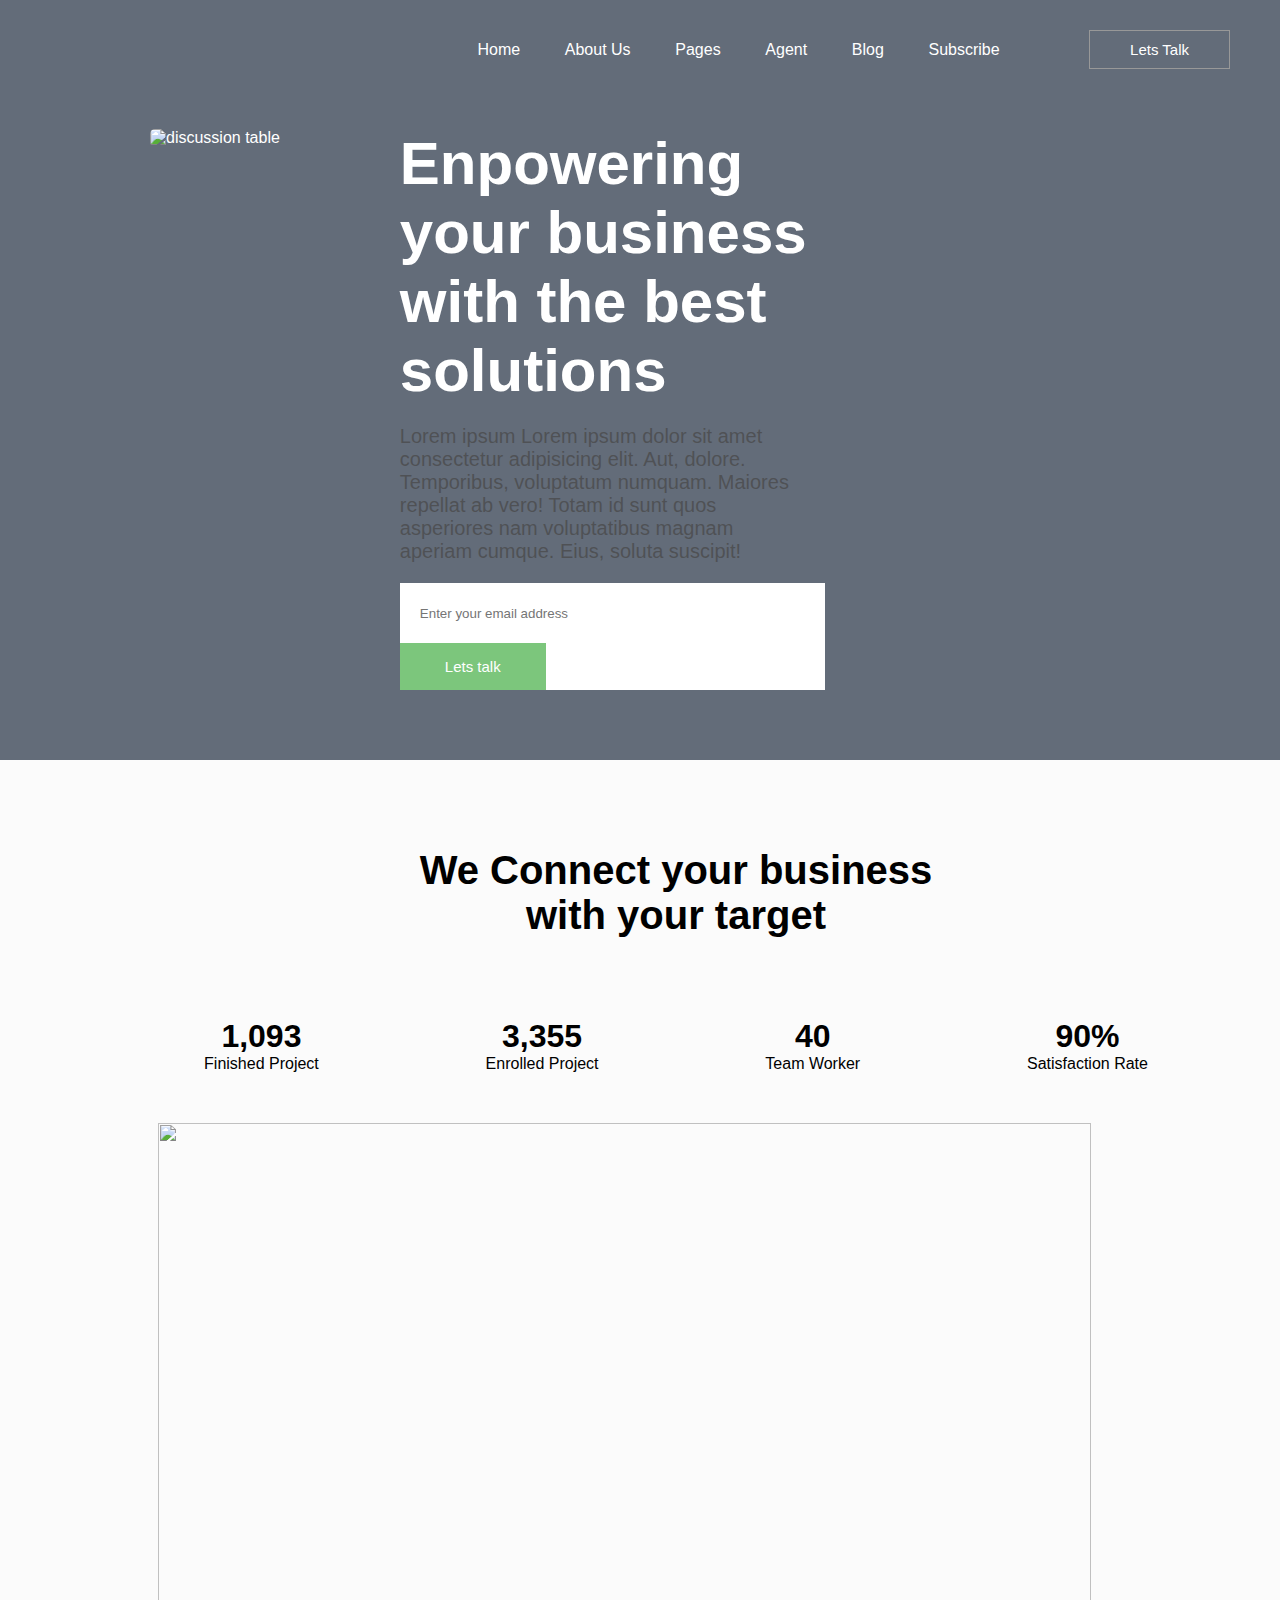
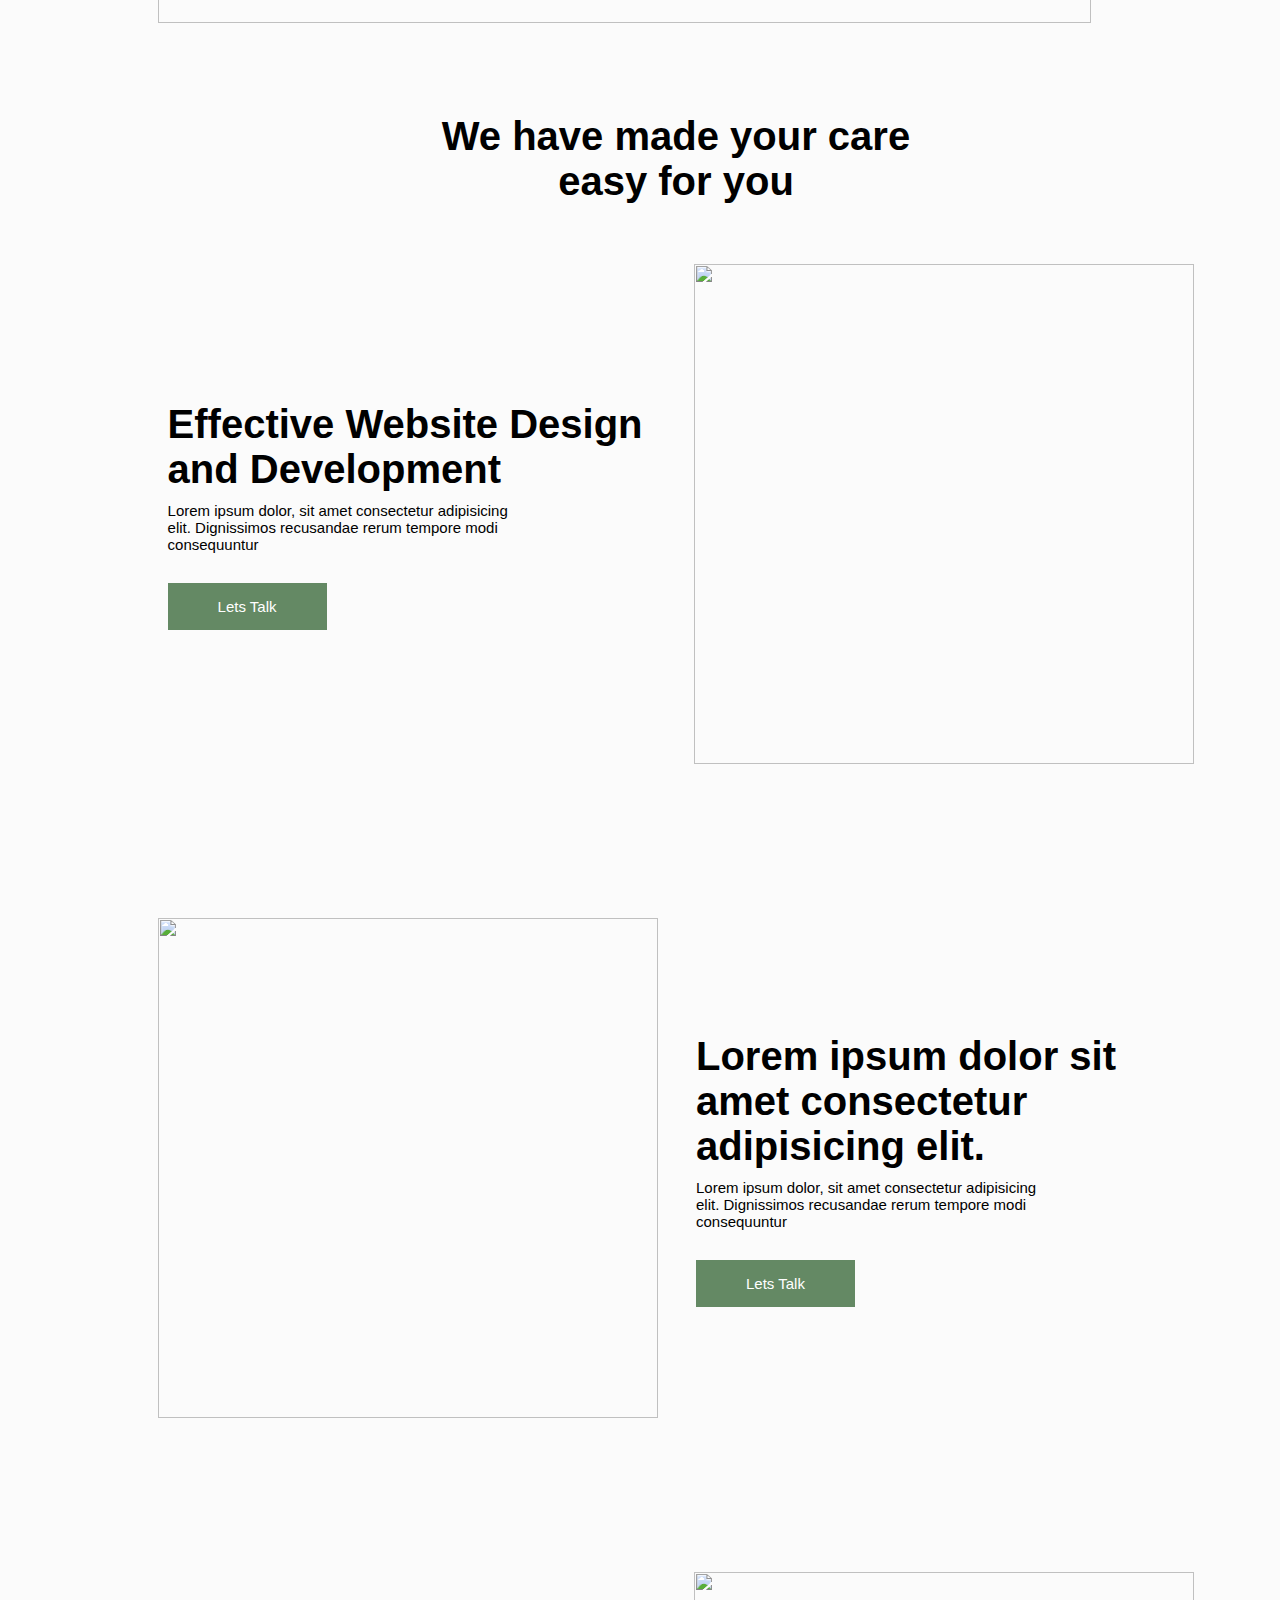
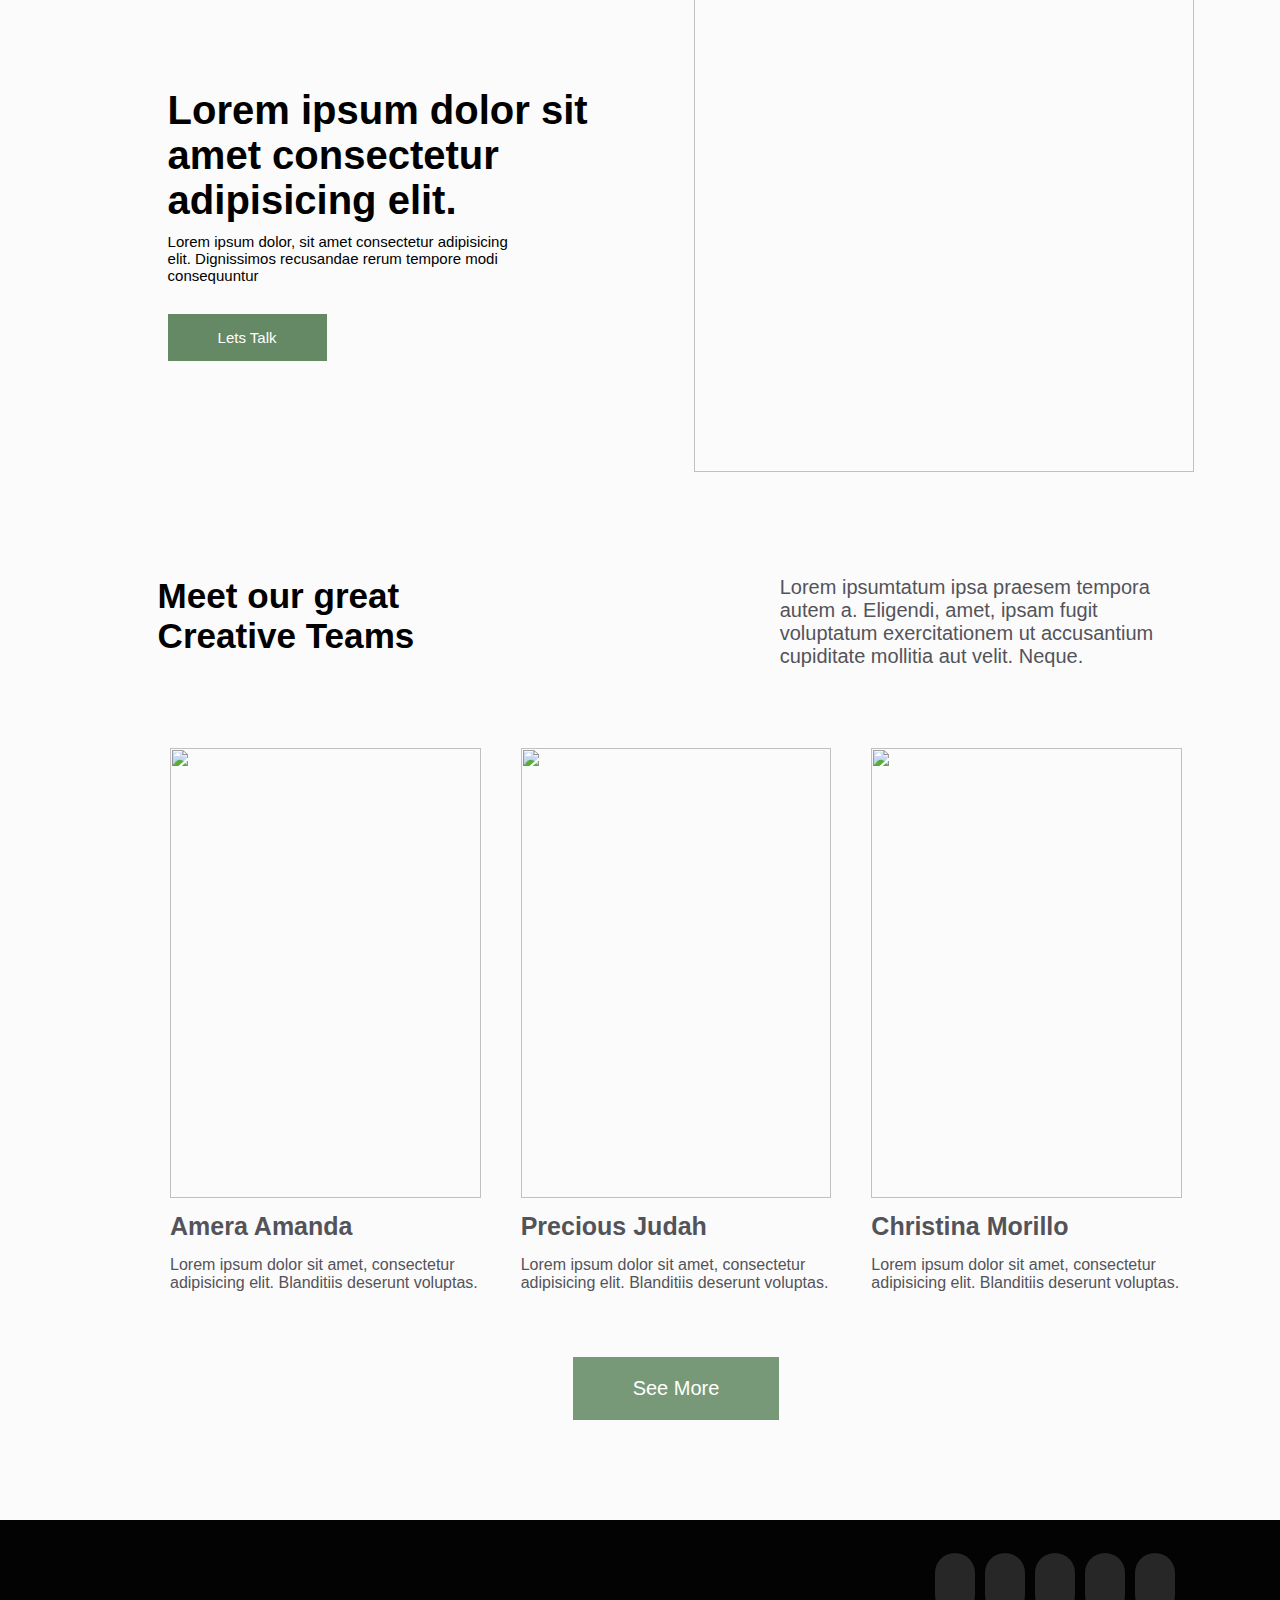
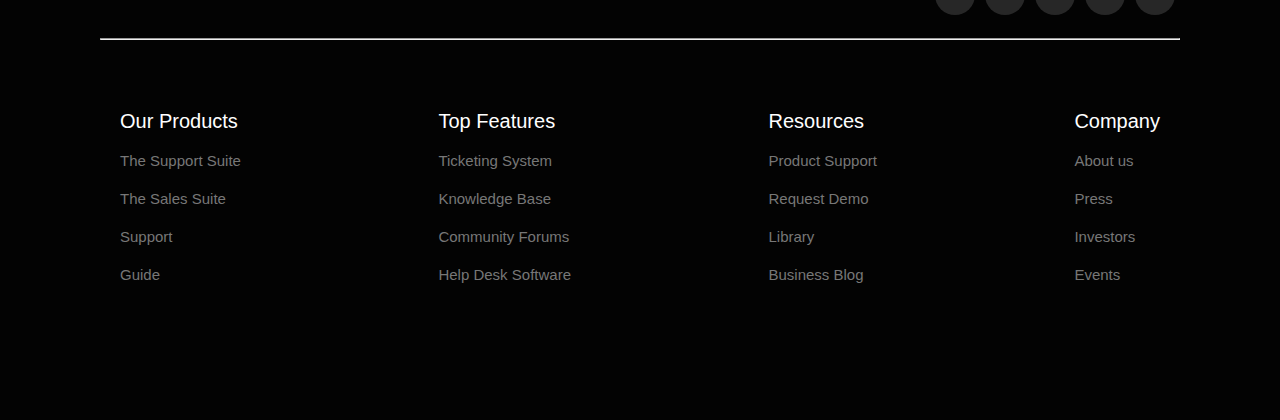
==== index.html @ d5cd530e "initial commit without images" ====
<!DOCTYPE html>
<html lang="en">

<head>
    <meta charset="UTF-8">
    <meta http-equiv="X-UA-Compatible" content="IE=edge">
    <meta name="viewport" content="width=device-width, initial-scale=1.0">
    <title>Project-12</title>
    <link rel="stylesheet" href="./css/style.css">
    <!-- <link rel="stylesheet" href="https://cdnjs.cloudflare.com/ajax/libs/font-awesome/6.1.1/css/fontawesome.min.css" integrity="sha512-xX2rYBFJSj86W54Fyv1de80DWBq7zYLn2z0I9bIhQG+rxIF6XVJUpdGnsNHWRa6AvP89vtFupEPDP8eZAtu9qA==" crossorigin="anonymous" referrerpolicy="no-referrer"
    /> -->
    <link rel="stylesheet" href="https://cdnjs.cloudflare.com/ajax/libs/font-awesome/6.1.1/css/all.min.css" integrity="sha512-KfkfwYDsLkIlwQp6LFnl8zNdLGxu9YAA1QvwINks4PhcElQSvqcyVLLD9aMhXd13uQjoXtEKNosOWaZqXgel0g==" crossorigin="anonymous" referrerpolicy="no-referrer"
    />
    <!-- <style>
        body {
            background-image: url(12.png);
        }
    </style> -->
</head>

<body>

    <div class="main-container">

        <header class="main-header">
            <nav class="navbar">
                <div class="logo">
                    <img src="./images/Logo.png" alt="" srcset="">
                </div>
                <div class="list">
                    <ul class="nav-list">
                        <li>Home</li>
                        <li>About Us</li>
                        <li>Pages</li>
                        <li>Agent</li>
                        <li>Blog</li>
                        <li>Subscribe</li>
                    </ul>
                </div>

                <div class="nav-btn">
                    <button class="btn">Lets Talk</button>
                </div>
            </nav>
            <div class="header-part2">
                <div class="header-part2-left header-img">
                    <img src="./images/pexels-fauxels-3183197.jpg" alt="discussion table" srcset="">

                </div>

                <div class="header-part2-right">
                    <h1 class="header-title">Enpowering your business with the best solutions</h1>
                    <p class="header-desc">Lorem ipsum Lorem ipsum dolor sit amet consectetur adipisicing elit. Aut, dolore. Temporibus, voluptatum numquam. Maiores repellat ab vero! Totam id sunt quos asperiores nam voluptatibus magnam aperiam cumque. Eius, soluta suscipit!
                    </p>

                    <div class="header-email-btn">
                        <label for="email"><i class="fa fa-envelope" aria-hidden="true"></i></label>
                        <input name="email" type="text" class="mail-input" placeholder="Enter your email address">
                        <button class="email-btn">Lets talk</button>
                    </div>
                </div>

            </div>



        </header>
        <!-- mid Section / content -->
        <div class="mid-section">
            <div class="mid-section-header">
                <h1>We Connect your business with your target</h1>

            </div>

            <div class="status-details-list">
                <div class="status-list">
                    <h1> 1,093</h1>
                    <p>Finished Project</p>
                </div>
                <div class="status-list">
                    <h1> 3,355</h1>
                    <p>Enrolled Project</p>
                </div>
                <div class="status-list">
                    <h1> 40</h1>
                    <p>Team Worker</p>
                </div>
                <div class="status-list">
                    <h1> 90% </h1>
                    <p>Satisfaction Rate</p>
                </div>
            </div>
            <div class="mid-section-img">
                <img src="images/pexels-fauxels-3184325.jpg" alt="" srcset="">
            </div>
            <div class="mid-section-header">
                <h1>We have made your care easy for you</h1>

            </div>

            <div class="features">
                <!-- section 1 -->
                <div class="feature-1a feature-left-section">

                    <h1 class="feature-header">Effective Website Design and Development</h1>
                    <p class="feature-desc">Lorem ipsum dolor, sit amet consectetur adipisicing elit. Dignissimos recusandae rerum tempore modi consequuntur </p>
                    <button class="feature-btn">Lets Talk</button>
                </div>
                <div class="feature-1b feature-right-section">
                    <img src="images/pexels-fauxels-3184405.jpg" alt="" srcset="">
                </div>

                <!-- section 2 -->
                <div class="feature-2a feature-left-section">

                    <h1 class="feature-header">Lorem ipsum dolor sit amet consectetur adipisicing elit.</h1>
                    <p class="feature-desc">Lorem ipsum dolor, sit amet consectetur adipisicing elit. Dignissimos recusandae rerum tempore modi consequuntur </p>
                    <button class="feature-btn">Lets Talk</button>
                </div>
                <div class="feature-2b feature-right-section">
                    <img src="images/pexels-fauxels-3184603.jpg" alt="" srcset="">
                </div>

                <!-- section 3 -->
                <div class="feature-3a feature-left-section">

                    <h1 class="feature-header">Lorem ipsum dolor sit amet consectetur adipisicing elit.</h1>
                    <p class="feature-desc">Lorem ipsum dolor, sit amet consectetur adipisicing elit. Dignissimos recusandae rerum tempore modi consequuntur </p>
                    <button class="feature-btn">Lets Talk</button>
                </div>
                <div class="feature-3b feature-right-section">
                    <img src="images/pexels-linkedin-sales-navigator-2182969.jpg" alt="" srcset="">
                </div>

            </div>


            <div class="team-info">
                <div>
                    <h3>Meet our great Creative Teams</h3>
                </div>
                <div>
                    <p>Lorem ipsumtatum ipsa praesem tempora autem a. Eligendi, amet, ipsam fugit voluptatum exercitationem ut accusantium cupiditate mollitia aut velit. Neque.
                    </p>
                </div>
            </div>

            <div class="mid-section-end">
                <div class="team-member-cart cart-1">
                    <div class="member-dp">
                        <img src="./images/pexels-mikhail-nilov-8937870.jpg" alt="" srcset="">
                    </div>
                    <div class="member-name">
                        <h3>Amera Amanda</h3>
                        <p class="memeber-desc">Lorem ipsum dolor sit amet, consectetur adipisicing elit. Blanditiis deserunt voluptas.</p>
                    </div>
                </div>
                <div class="team-member-cart cart-2">
                    <div class="member-dp">
                        <img src="./images/pexels-precious-judah-9154594.jpg" alt="" srcset="">
                    </div>
                    <div class="member-name">
                        <h3>Precious Judah</h3>
                        <p class="memeber-desc">Lorem ipsum dolor sit amet, consectetur adipisicing elit. Blanditiis deserunt voluptas.</p>
                    </div>
                </div>
                <div class="team-member-cart cart-3">
                    <div class="member-dp">
                        <img src="./images/pexels-christina-morillo-1181424.jpg" alt="" srcset="">
                    </div>
                    <div class="member-name">
                        <h3>Christina Morillo</h3>
                        <p class="memeber-desc">Lorem ipsum dolor sit amet, consectetur adipisicing elit. Blanditiis deserunt voluptas.</p>
                    </div>
                </div>
            </div>

            <!-- See more buttom -->

            <div class="see-more"><button type="submit">See More</button></div>


        </div>

        <!-- footer -->

        <footer class="footer-section">

            <div class="footer-container">

                <div class="footer-top">
                    <div class="logo">
                        <img src="./images/Logo.png" alt="" srcset="">
                    </div>
                    <div class="media-icons">
                        <!-- <a href="#"><i class="fab fa-facebook-f"></i></a> -->
                        <a href="#"><i class="fab fa-brands fa-facebook-square"></i></a>
                        <a href="#"><i class="fab fa-twitter"></i></a>
                        <a href="#"><i class="fab fa-instagram"></i></a>
                        <a href="#"><i class="fab fa-linkedin-in"></i></a>
                        <a href="#"><i class="fab fa-github"></i></a>
                    </div>
                </div>


            </div>
            <hr>

            <div class="footer-bottom">
                <div class="link-boxes">

                    <ul class="box">
                        <li class="link_name">Our Products</li>
                        <li><a href="#">The Support Suite</a></li>
                        <li><a href="#">The Sales Suite</a></li>
                        <li><a href="#">Support</a></li>
                        <li><a href="#">Guide</a></li>
                    </ul>
                    <ul class="box">
                        <li class="link_name">Top Features</li>
                        <li><a href="#">Ticketing System</a></li>
                        <li><a href="#">Knowledge Base</a></li>
                        <li><a href="#">Community Forums</a></li>
                        <li><a href="#">Help Desk Software</a></li>
                    </ul>
                    <ul class="box">
                        <li class="link_name">Resources</li>
                        <li><a href="#">Product Support</a></li>
                        <li><a href="#">Request Demo</a></li>
                        <li><a href="#">Library</a></li>
                        <li><a href="#">Business Blog</a></li>
                    </ul>
                    <ul class="box">
                        <li class="link_name">Company</li>
                        <li><a href="#">About us</a></li>
                        <li><a href="#">Press</a></li>
                        <li><a href="#">Investors</a></li>
                        <li><a href="#">Events</a></li>
                    </ul>
                </div>
            </div>


        </footer>


    </div>
</body>

</html>
---- css/style.css ----
@import url('https://fonts.googleapis.com/css2?family=Montserrat&display=swap');
@import url('https://fonts.googleapis.com/css2?family=Roboto&display=swap');
@import url('https://fonts.googleapis.com/css2?family=Poppins&display=swap');
* {
    padding: 0;
    margin: 0;
    font-family: sans-serif;
    /*  Poppins, Montserrat, Roboto, */
}

body {
    background-color: #FBFBFB;
}

.main-header {
    /* width: 100vh; */
    /* height: 100vh; */
    background-color: #636C79;
    padding: 50px;
    padding-top: 30px;
    color: white;
}

.navbar {
    padding-left: 50px;
    padding-bottom: 40px;
    /* width: 100%; */
    display: flex;
    justify-content: space-between;
    align-items: center;
}

.logo {
    flex-grow: 0.4;
    padding: 5px 10px
}

.logo>img {
    /* width: 150px; */
}

.list {
    flex-grow: 0.4;
}

.nav-list {
    list-style-type: none;
    display: flex;
    justify-content: space-around;
}

.nav-btn>button {
    background-color: transparent;
    font-size: 15px;
    border: 1px solid #989898;
    color: white;
    padding: 10px 40px
}

.header-part2 {
    display: flex;
}

.header-img {
    padding: 20px 100px;
}

.header-img>img {
    border-radius: 5px;
    width: 550px;
    height: 650px;
    object-fit: cover;
    object-position: top;
}

.header-part2-right {
    width: 40%;
    padding: 20px;
    display: flex;
    flex-direction: column;
    justify-content: center;
    gap: 5%;
}

.header-title {
    font-size: 60px;
    text-align: left;
}

.header-desc {
    padding-top: 20px;
    padding-bottom: 20px;
    width: 85%;
    font-size: 20px;
    font-weight: 400;
    color: #494949c2
}

.header-email-btn {
    background-color: white;
    width: 90%;
}

.mail-input {
    height: 40px;
    margin: 10px 0px;
    width: 60%;
    border: none;
}

.mail-input:hover .mail-input::selection {
    height: 40px;
    margin: 10px 20px;
    width: 60%;
    border: none;
}

.email-btn {
    background-color: rgb(124, 198, 124);
    font-size: 15px;
    border: none;
    color: white;
    padding: 15px 45px;
    cursor: pointer;
}

label {
    color: black;
    margin: 25px 10px;
}


/* Footer style*/

.footer-section {
    /* width: 100vh; */
    /* height: 100vh; */
    background-color: #030303;
    padding: 100px;
    padding-top: 50px;
    color: white;
}

.footer-container {
    /* padding-left: 50px; */
    padding-bottom: 40px;
    /* width: 100%; */
}

.footer-top {
    display: flex;
    justify-content: space-between;
    align-items: center;
}


/* icons */

.media-icons>a {
    flex-grow: 0.2;
}

.fab {
    margin: 0px 5px;
    font-size: 20px;
    color: white;
    padding: 20px;
    /* border: 5px solid red; */
    /* width: 40px; */
    border-radius: 100px;
    background-color: #272727
}

.link-boxes {
    display: flex;
    justify-content: space-between;
}

.footer-bottom {
    margin-top: 50px;
}

.link-boxes>ul {
    list-style-type: none;
    font-size: 20px;
    color: white;
    padding: 20px;
}

.box>ul>li {
    display: inline-block;
}

.box>li {
    margin-bottom: 15px;
}

.box>li>a {
    color: rgb(119, 119, 119);
    font-size: 15px;
    /* padding: 20px 0px; */
    text-decoration: none;
}


/* mid section */

.mid-section {
    width: 90%;
    padding: 100px;
    padding-top: 0px;
}

.mid-section-header {
    margin: 5% 25%;
    padding: 30px 30px;
    text-align: center;
    font-size: 20px;
    /* margin-top: 80px; */
    margin-bottom: 30px;
}

.status-details-list {
    text-align: center;
    margin: 50px 20px;
    display: flex;
    justify-content: center;
    gap: 15%;
}

.mid-section-img>img {
    padding-left: 5%;
    width: 90%;
    height: 500px;
    /* to crop image */
    object-fit: cover;
    object-position: top;
}

.features {
    padding-left: 5%;
    width: 90%;
    display: grid;
    grid-template-columns: 1fr 1fr;
    justify-items: end;
    row-gap: 150px;
    column-gap: 20px;
    align-items: center;
}

.feature-2b {
    justify-self: start;
}

.feature-left-section {
    /* padding: 0px 150px; */
    /* width: 50%; */
    /* margin: 0% 20%; */
    /* width: 500px;
    padding: 20px 100px; */
}


/* 
.feature-header {
    width: 500px;
    padding: 20px 100px;
    font-size: 30px;
} */

.feature-desc {
    /* padding: 20px 100px; */
}

.feature-right-section>img {
    width: 500px;
    height: 500px;
    /* width: 100%; */
    /* height: 80vh; */
    /* height: 50%; */
    /* object-fit: contain; */
    object-fit: cover;
}

.feature-1b>img {
    object-position: right;
}

.feature-2b {
    grid-row: 2;
    grid-column: 1;
}

.feature-2b>img {
    object-position: top;
}

.feature-3b>img {
    object-position: left;
}

.feature-left-section {
    padding: 10px;
    text-align: left;
}

.feature-header {
    font-size: 40px;
    font-weight: 900;
}

.feature-desc {
    width: 70%;
    margin: 10px 0px;
    font-size: 15px;
}

.feature-btn {
    margin-top: 20px;
    background-color: rgb(100, 137, 100);
    font-size: 15px;
    /* border: 1px solid #636C79; */
    border: none;
    /* border-radius: 10px; */
    color: white;
    padding: 15px 50px;
    cursor: pointer;
}

.mid-section-end {
    padding: 10px 50px;
    /* padding-top: 50px; */
    display: flex;
}

.team-member-cart {
    margin: 50px 20px;
}

.member-dp>img {
    /* padding: 10px 20px; */
    width: 100%;
    height: 450px;
    object-fit: cover;
}

.member-name>h3 {
    padding: 10px 0px;
    font-size: 25px;
    font-weight: 600;
    color: #53535a
}

.member-name>p {
    padding: 5px 0px;
    font-size: 16px;
    /* font-weight: 200; */
    color: #53535a
}

.cart-1>.member-dp>img {
    object-position: top;
}

.team-info {
    /* width: 90%; */
    margin: 100px 5%;
    margin-bottom: 20px;
    display: flex;
    justify-content: space-between;
}

.team-info>div:first-child {
    width: 25%;
    font-size: 30px;
    font-weight: 600;
}

.team-info>div:last-child {
    width: 40%;
    font-size: 20px;
    color: #53535a;
}

.see-more {
    display: flex;
    justify-content: center;
}

.see-more>button {
    background-color: rgb(120, 153, 120);
    font-size: 20px;
    /* border: 1px solid #636C79; */
    border: none;
    /* border-radius: 10px; */
    color: white;
    padding: 20px 60px;
    cursor: pointer;
}
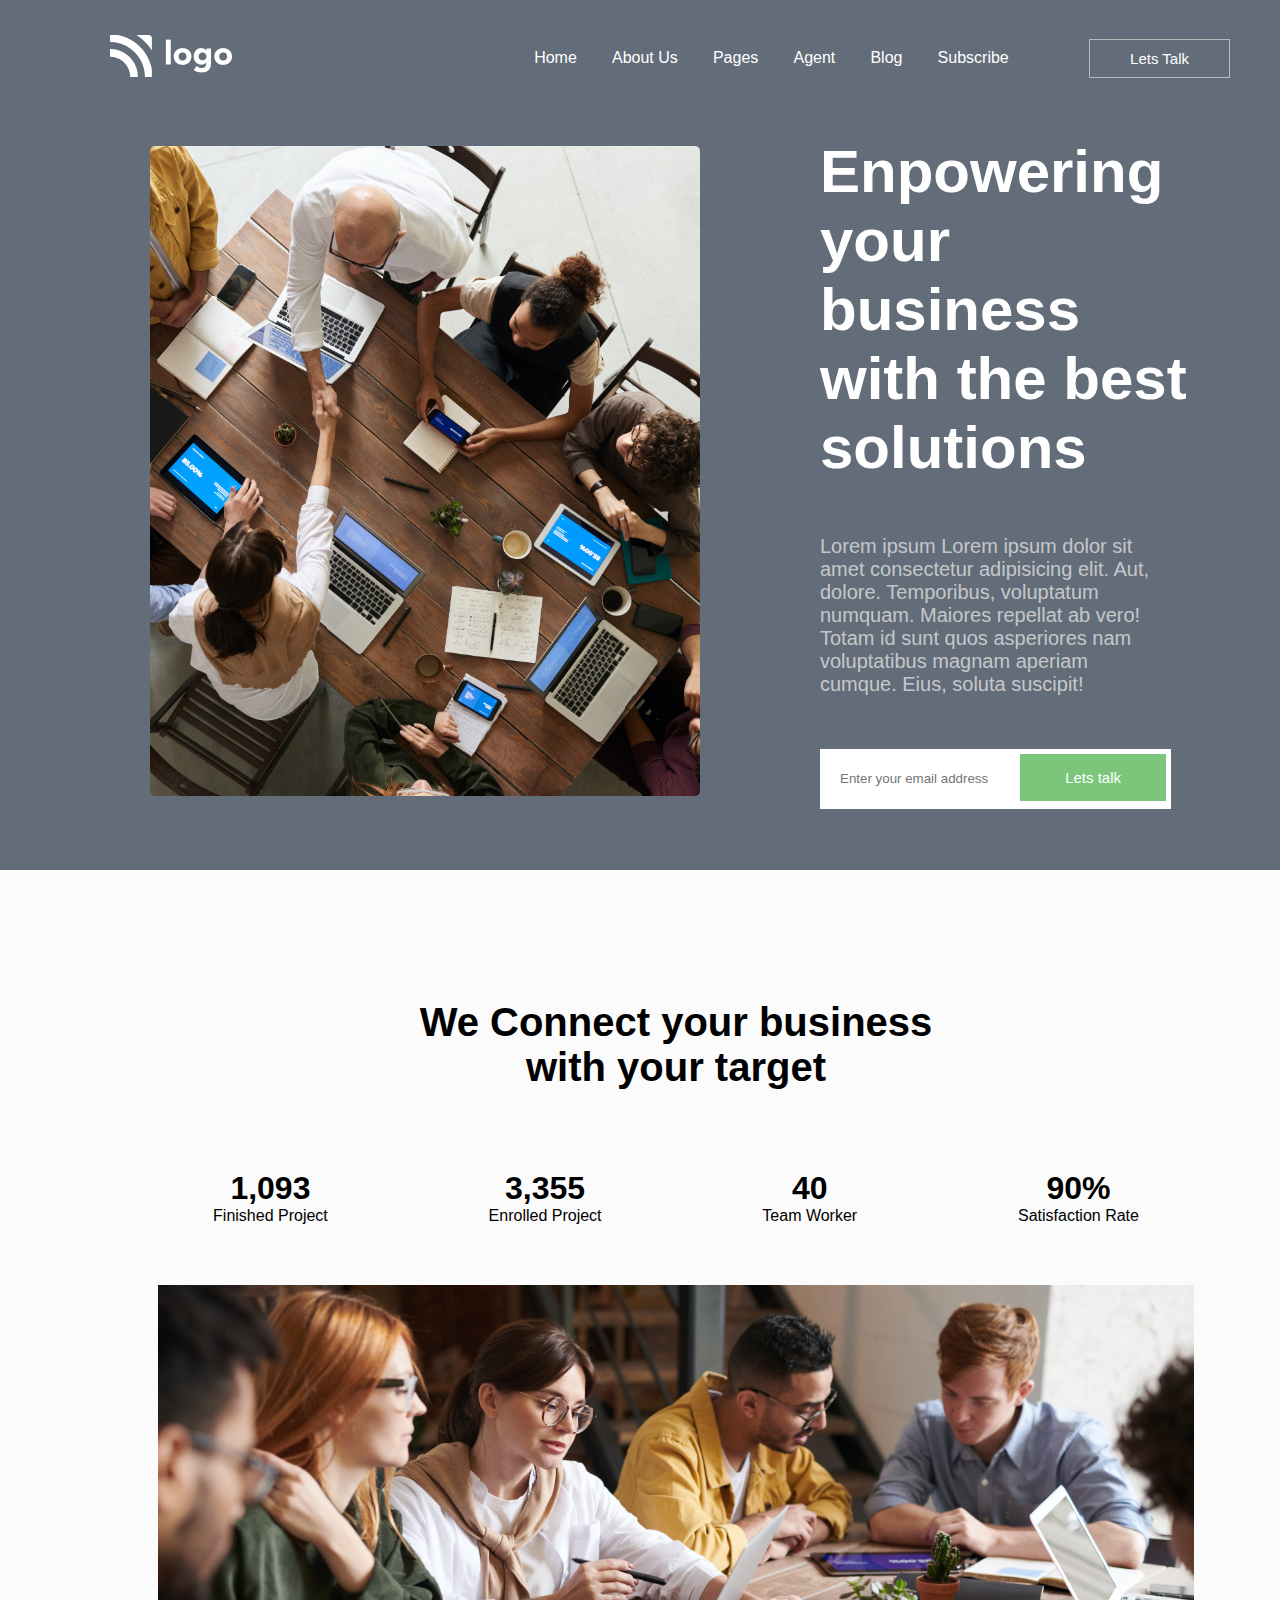
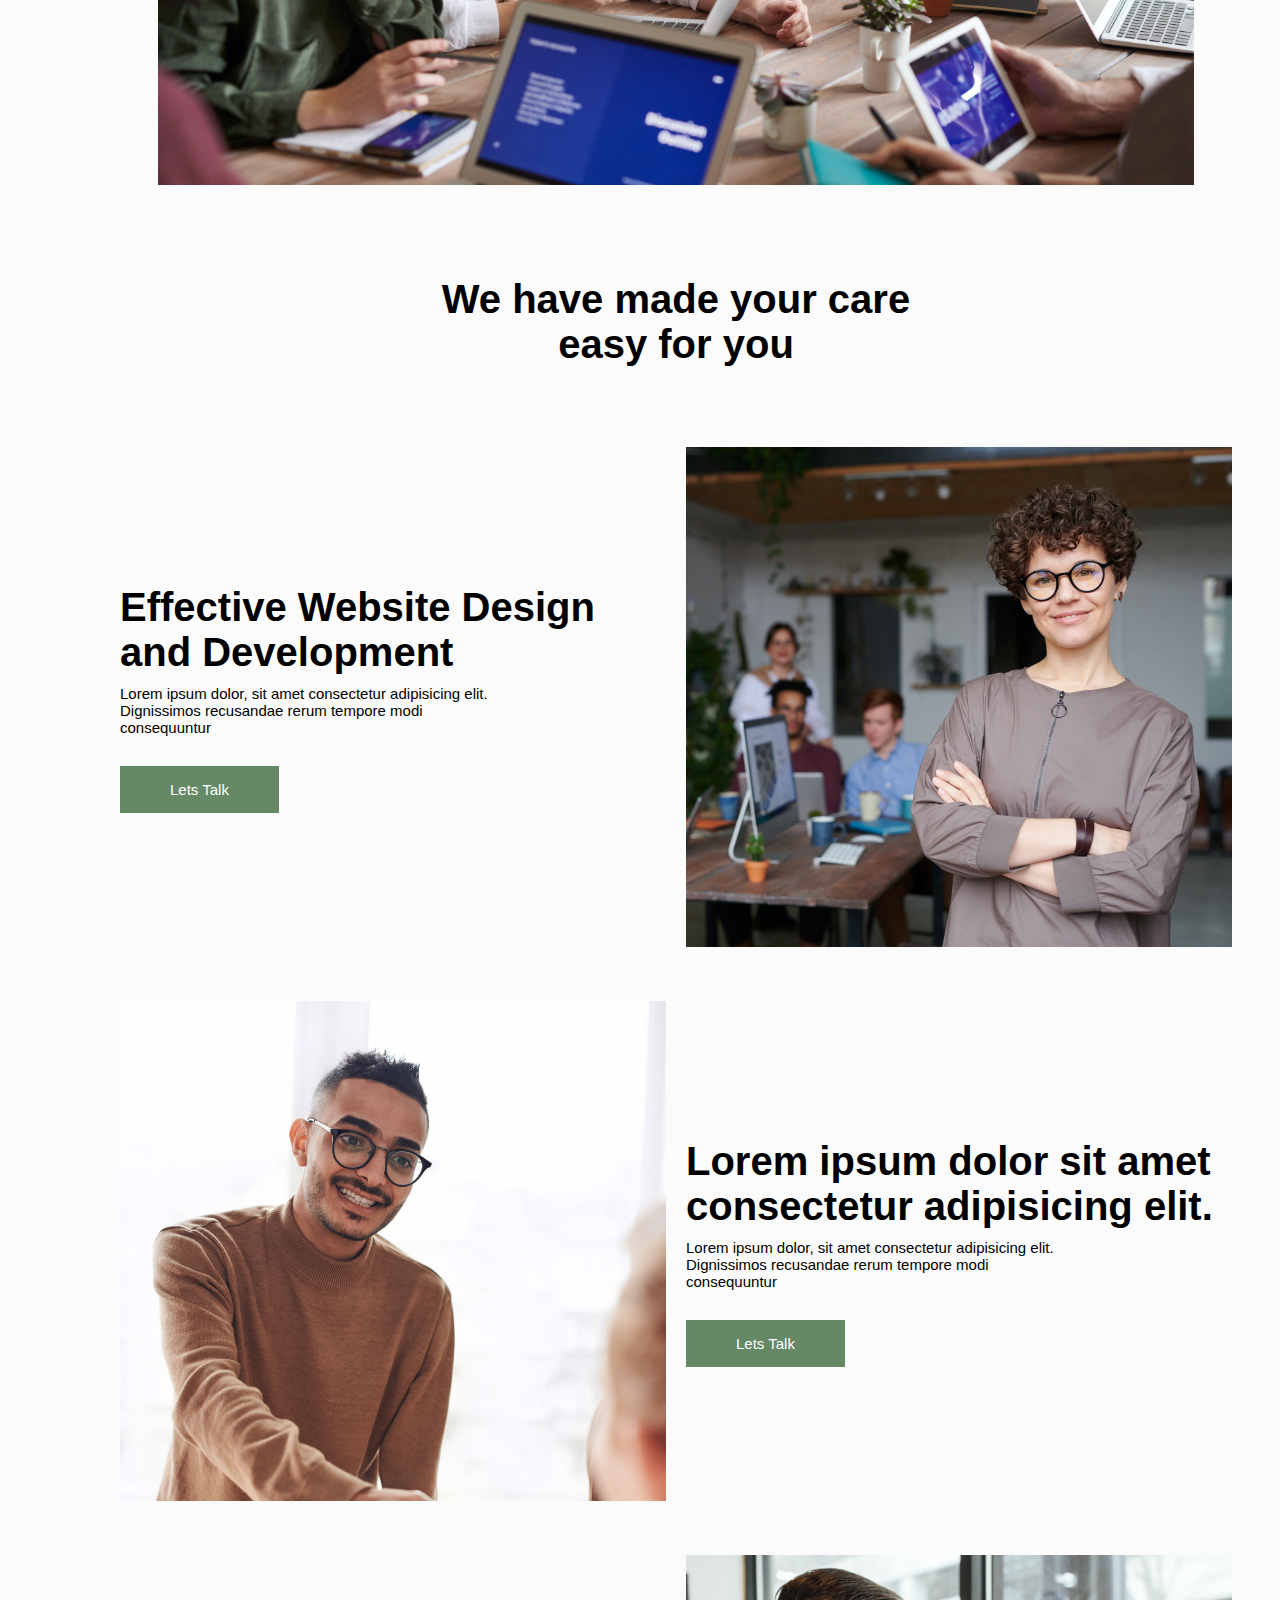
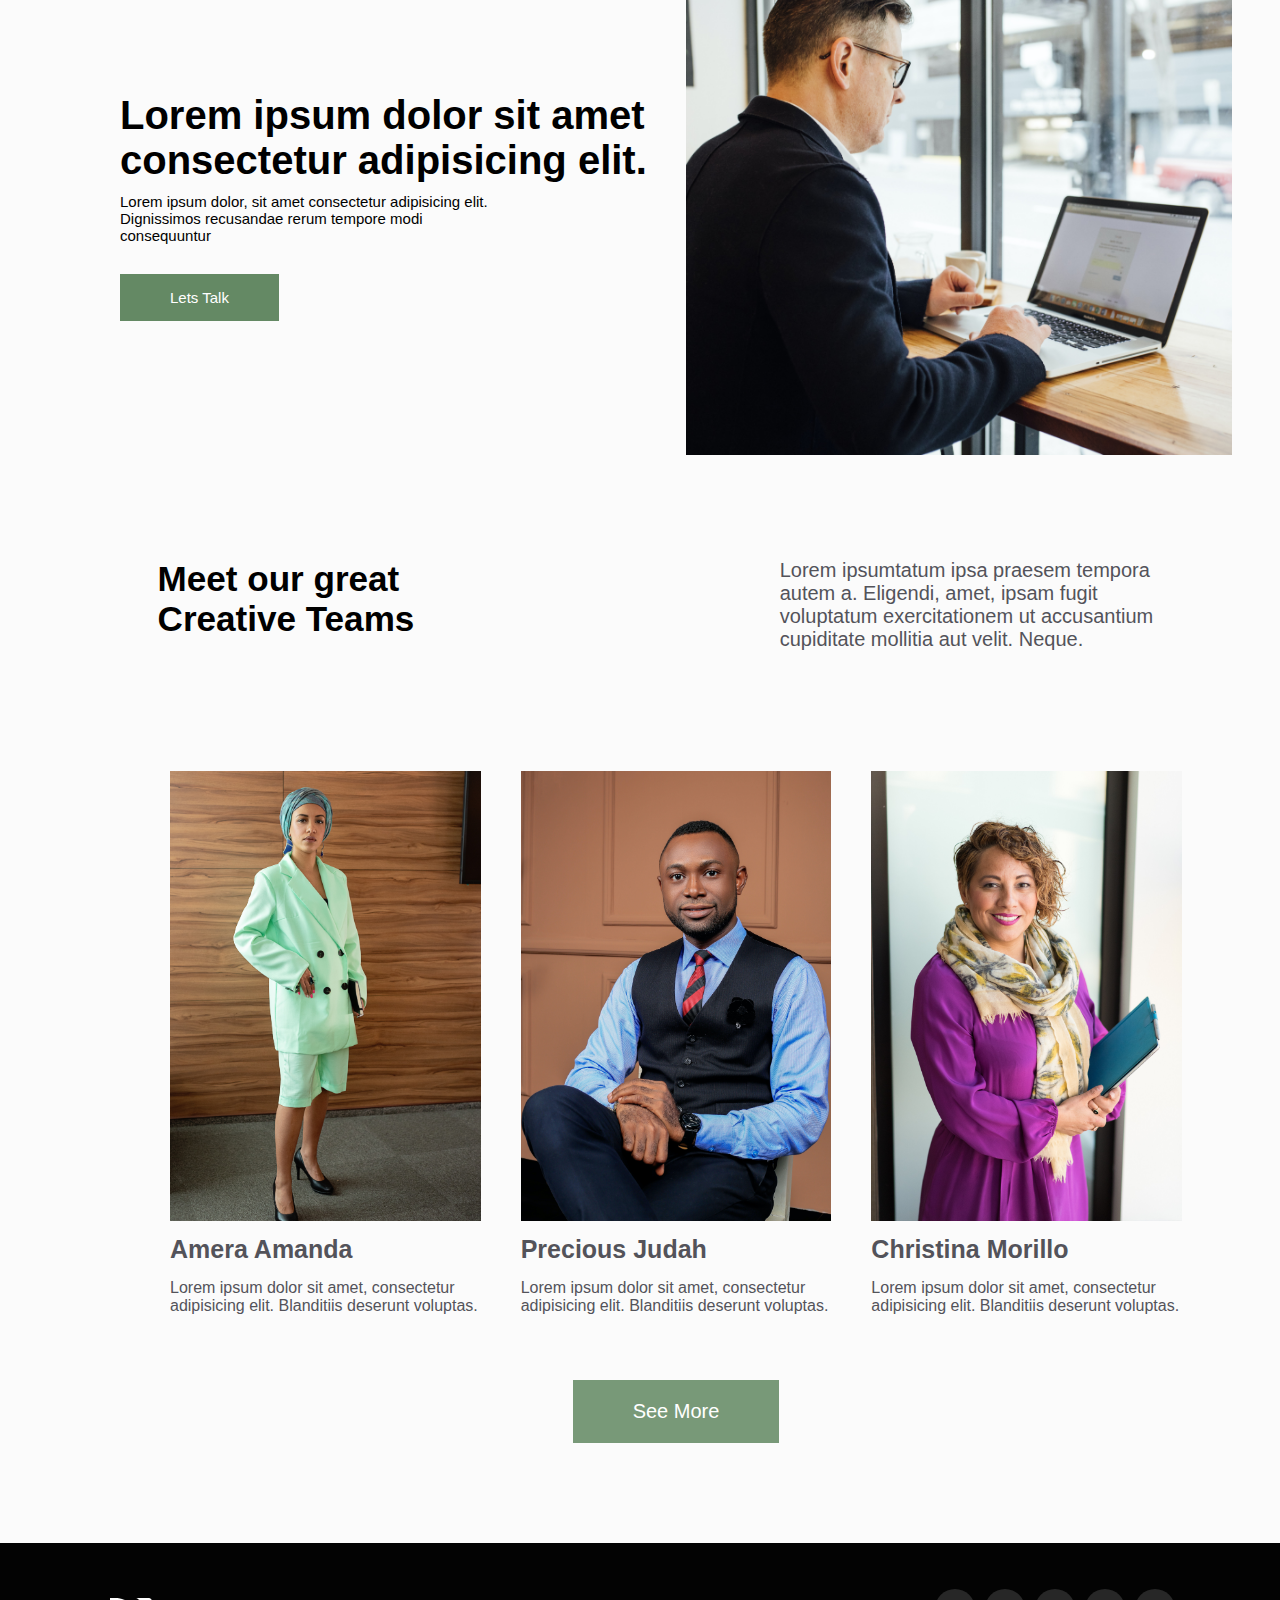
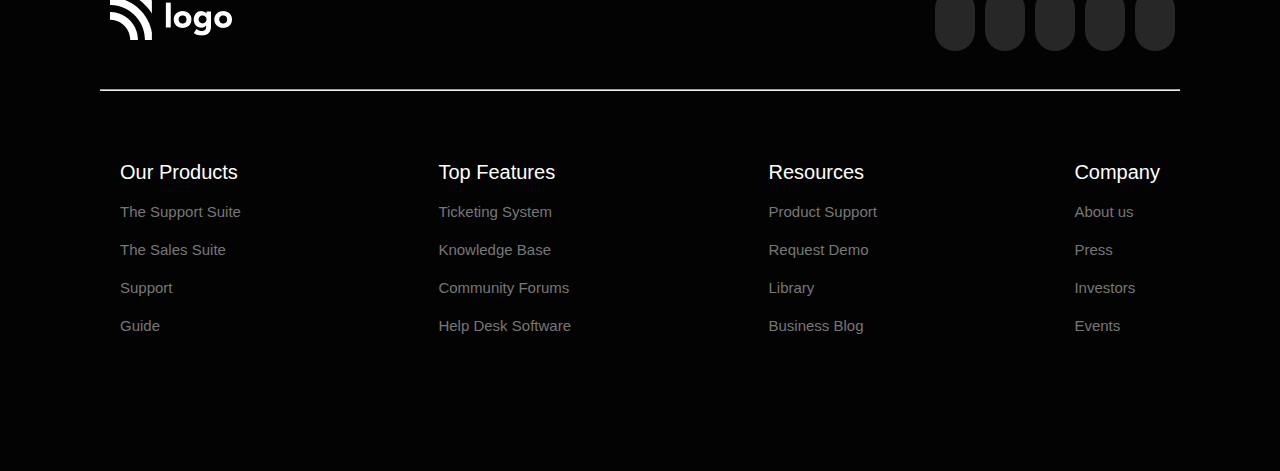
==== commit 7cee235d: "added media query" ====
--- a/index.html
+++ b/index.html
@@ -5,17 +5,12 @@
     <meta charset="UTF-8">
     <meta http-equiv="X-UA-Compatible" content="IE=edge">
     <meta name="viewport" content="width=device-width, initial-scale=1.0">
-    <title>Project-12</title>
+    <title>Business Landing Page</title>
     <link rel="stylesheet" href="./css/style.css">
-    <!-- <link rel="stylesheet" href="https://cdnjs.cloudflare.com/ajax/libs/font-awesome/6.1.1/css/fontawesome.min.css" integrity="sha512-xX2rYBFJSj86W54Fyv1de80DWBq7zYLn2z0I9bIhQG+rxIF6XVJUpdGnsNHWRa6AvP89vtFupEPDP8eZAtu9qA==" crossorigin="anonymous" referrerpolicy="no-referrer"
-    /> -->
+
     <link rel="stylesheet" href="https://cdnjs.cloudflare.com/ajax/libs/font-awesome/6.1.1/css/all.min.css" integrity="sha512-KfkfwYDsLkIlwQp6LFnl8zNdLGxu9YAA1QvwINks4PhcElQSvqcyVLLD9aMhXd13uQjoXtEKNosOWaZqXgel0g==" crossorigin="anonymous" referrerpolicy="no-referrer"
     />
-    <!-- <style>
-        body {
-            background-image: url(12.png);
-        }
-    </style> -->
+
 </head>
 
 <body>
@@ -61,10 +56,8 @@
                 </div>
 
             </div>
-
-
-
         </header>
+
         <!-- mid Section / content -->
         <div class="mid-section">
             <div class="mid-section-header">
@@ -91,6 +84,7 @@
                 </div>
             </div>
             <div class="mid-section-img">
+
                 <img src="images/pexels-fauxels-3184325.jpg" alt="" srcset="">
             </div>
             <div class="mid-section-header">
@@ -100,38 +94,40 @@
 
             <div class="features">
                 <!-- section 1 -->
-                <div class="feature-1a feature-left-section">
-
-                    <h1 class="feature-header">Effective Website Design and Development</h1>
-                    <p class="feature-desc">Lorem ipsum dolor, sit amet consectetur adipisicing elit. Dignissimos recusandae rerum tempore modi consequuntur </p>
-                    <button class="feature-btn">Lets Talk</button>
-                </div>
-                <div class="feature-1b feature-right-section">
-                    <img src="images/pexels-fauxels-3184405.jpg" alt="" srcset="">
-                </div>
-
+                <div class="feature-1">
+                    <div class="feature-1a feature-left-section">
+                        <h1 class="feature-header">Effective Website Design and Development</h1>
+                        <p class="feature-desc">Lorem ipsum dolor, sit amet consectetur adipisicing elit. Dignissimos recusandae rerum tempore modi consequuntur </p>
+                        <button class="feature-btn">Lets Talk</button>
+                    </div>
+                    <div class="feature-1b feature-right-section">
+                        <img class="feature-img" src="images/pexels-fauxels-3184405.jpg" alt="" srcset="">
+                    </div>
+                </div>
                 <!-- section 2 -->
-                <div class="feature-2a feature-left-section">
-
-                    <h1 class="feature-header">Lorem ipsum dolor sit amet consectetur adipisicing elit.</h1>
-                    <p class="feature-desc">Lorem ipsum dolor, sit amet consectetur adipisicing elit. Dignissimos recusandae rerum tempore modi consequuntur </p>
-                    <button class="feature-btn">Lets Talk</button>
-                </div>
-                <div class="feature-2b feature-right-section">
-                    <img src="images/pexels-fauxels-3184603.jpg" alt="" srcset="">
-                </div>
-
+                <div class="feature-2">
+                    <div class="feature-2a feature-left-section">
+
+                        <h1 class="feature-header">Lorem ipsum dolor sit amet consectetur adipisicing elit.</h1>
+                        <p class="feature-desc">Lorem ipsum dolor, sit amet consectetur adipisicing elit. Dignissimos recusandae rerum tempore modi consequuntur </p>
+                        <button class="feature-btn">Lets Talk</button>
+                    </div>
+                    <div class="feature-2b feature-right-section">
+                        <img class="feature-img" src="images/pexels-fauxels-3184603.jpg" alt="" srcset="">
+                    </div>
+                </div>
                 <!-- section 3 -->
-                <div class="feature-3a feature-left-section">
-
-                    <h1 class="feature-header">Lorem ipsum dolor sit amet consectetur adipisicing elit.</h1>
-                    <p class="feature-desc">Lorem ipsum dolor, sit amet consectetur adipisicing elit. Dignissimos recusandae rerum tempore modi consequuntur </p>
-                    <button class="feature-btn">Lets Talk</button>
-                </div>
-                <div class="feature-3b feature-right-section">
-                    <img src="images/pexels-linkedin-sales-navigator-2182969.jpg" alt="" srcset="">
-                </div>
-
+                <div class="feature-3">
+                    <div class="feature-3a feature-left-section">
+
+                        <h1 class="feature-header">Lorem ipsum dolor sit amet consectetur adipisicing elit.</h1>
+                        <p class="feature-desc">Lorem ipsum dolor, sit amet consectetur adipisicing elit. Dignissimos recusandae rerum tempore modi consequuntur </p>
+                        <button class="feature-btn">Lets Talk</button>
+                    </div>
+                    <div class="feature-3b feature-right-section">
+                        <img class="feature-img" src="images/pexels-linkedin-sales-navigator-2182969.jpg" alt="" srcset="">
+                    </div>
+                </div>
             </div>
 
 
@@ -239,11 +235,7 @@
                     </ul>
                 </div>
             </div>
-
-
         </footer>
-
-
     </div>
 </body>
 
--- a/css/style.css
+++ b/css/style.css
@@ -13,8 +13,6 @@
 }
 
 .main-header {
-    /* width: 100vh; */
-    /* height: 100vh; */
     background-color: #636C79;
     padding: 50px;
     padding-top: 30px;
@@ -24,8 +22,9 @@
 .navbar {
     padding-left: 50px;
     padding-bottom: 40px;
-    /* width: 100%; */
-    display: flex;
+    display: flex;
+    flex-wrap: wrap;
+    gap: 10px;
     justify-content: space-between;
     align-items: center;
 }
@@ -35,10 +34,6 @@
     padding: 5px 10px
 }
 
-.logo>img {
-    /* width: 150px; */
-}
-
 .list {
     flex-grow: 0.4;
 }
@@ -46,16 +41,20 @@
 .nav-list {
     list-style-type: none;
     display: flex;
+    flex-wrap: wrap;
     justify-content: space-around;
 }
 
 .nav-btn>button {
     background-color: transparent;
     font-size: 15px;
-    border: 1px solid #989898;
+    border: 1px solid #bababa;
     color: white;
     padding: 10px 40px
 }
+
+
+/* header */
 
 .header-part2 {
     display: flex;
@@ -67,6 +66,7 @@
 
 .header-img>img {
     border-radius: 5px;
+    /* width: 100%; */
     width: 550px;
     height: 650px;
     object-fit: cover;
@@ -93,25 +93,26 @@
     width: 85%;
     font-size: 20px;
     font-weight: 400;
-    color: #494949c2
+    color: #e0e0e0cd
 }
 
 .header-email-btn {
     background-color: white;
     width: 90%;
+    position: relative;
 }
 
 .mail-input {
     height: 40px;
     margin: 10px 0px;
-    width: 60%;
+    /* width: 60%; */
     border: none;
 }
 
 .mail-input:hover .mail-input::selection {
     height: 40px;
     margin: 10px 20px;
-    width: 60%;
+    /* width: 60%; */
     border: none;
 }
 
@@ -122,6 +123,9 @@
     color: white;
     padding: 15px 45px;
     cursor: pointer;
+    position: absolute;
+    top: 5px;
+    right: 5px;
 }
 
 label {
@@ -133,8 +137,6 @@
 /* Footer style*/
 
 .footer-section {
-    /* width: 100vh; */
-    /* height: 100vh; */
     background-color: #030303;
     padding: 100px;
     padding-top: 50px;
@@ -149,6 +151,7 @@
 
 .footer-top {
     display: flex;
+    flex-wrap: wrap;
     justify-content: space-between;
     align-items: center;
 }
@@ -165,14 +168,13 @@
     font-size: 20px;
     color: white;
     padding: 20px;
-    /* border: 5px solid red; */
-    /* width: 40px; */
     border-radius: 100px;
     background-color: #272727
 }
 
 .link-boxes {
     display: flex;
+    flex-wrap: wrap;
     justify-content: space-between;
 }
 
@@ -207,8 +209,7 @@
 
 .mid-section {
     width: 90%;
-    padding: 100px;
-    padding-top: 0px;
+    margin: 100px;
 }
 
 .mid-section-header {
@@ -222,10 +223,15 @@
 
 .status-details-list {
     text-align: center;
-    margin: 50px 20px;
-    display: flex;
+    margin: 50px 40px;
+    display: flex;
+    flex-wrap: wrap;
     justify-content: center;
     gap: 15%;
+}
+
+.status-list {
+    margin-bottom: 10px;
 }
 
 .mid-section-img>img {
@@ -237,71 +243,51 @@
     object-position: top;
 }
 
-.features {
-    padding-left: 5%;
-    width: 90%;
-    display: grid;
-    grid-template-columns: 1fr 1fr;
-    justify-items: end;
-    row-gap: 150px;
-    column-gap: 20px;
+
+/* features */
+
+.feature-1,
+.feature-2,
+.feature-3 {
+    margin: 50px 20px;
+    display: flex;
+    flex-direction: row;
+    /* flex-wrap: wrap; */
     align-items: center;
-}
-
-.feature-2b {
-    justify-self: start;
-}
-
-.feature-left-section {
-    /* padding: 0px 150px; */
-    /* width: 50%; */
-    /* margin: 0% 20%; */
-    /* width: 500px;
-    padding: 20px 100px; */
-}
-
-
-/* 
-.feature-header {
-    width: 500px;
-    padding: 20px 100px;
-    font-size: 30px;
-} */
-
-.feature-desc {
-    /* padding: 20px 100px; */
-}
-
-.feature-right-section>img {
-    width: 500px;
+    gap: 20px
+}
+
+.feature-1a,
+.feature-1b,
+.feature-2a,
+.feature-2b,
+.feature-3a,
+.feature-3b {
+    width: 50%;
+}
+
+.feature-1b>img,
+.feature-2b>img,
+.feature-3b>img {
+    width: 100%;
     height: 500px;
-    /* width: 100%; */
-    /* height: 80vh; */
-    /* height: 50%; */
-    /* object-fit: contain; */
     object-fit: cover;
+}
+
+.feature-2 {
+    flex-direction: row-reverse;
 }
 
 .feature-1b>img {
     object-position: right;
 }
 
-.feature-2b {
-    grid-row: 2;
-    grid-column: 1;
-}
-
 .feature-2b>img {
     object-position: top;
 }
 
 .feature-3b>img {
-    object-position: left;
-}
-
-.feature-left-section {
-    padding: 10px;
-    text-align: left;
+    object-position: center;
 }
 
 .feature-header {
@@ -329,8 +315,9 @@
 
 .mid-section-end {
     padding: 10px 50px;
-    /* padding-top: 50px; */
-    display: flex;
+    padding-top: 50px;
+    display: flex;
+    /* flex-wrap: wrap; */
 }
 
 .team-member-cart {
@@ -367,6 +354,7 @@
     margin: 100px 5%;
     margin-bottom: 20px;
     display: flex;
+    flex-wrap: wrap;
     justify-content: space-between;
 }
 
@@ -396,4 +384,79 @@
     color: white;
     padding: 20px 60px;
     cursor: pointer;
+}
+
+@media (max-width:1100px) {
+    .header-part2 {
+        flex-direction: column;
+    }
+    .header-part2-right {
+        width: 100%;
+    }
+}
+
+@media (max-width:768px) {
+    .main-header,
+    .navbar {
+        padding: 10px;
+    }
+    .nav-list {
+        display: none;
+    }
+    .header-part2 {
+        flex-direction: column;
+    }
+    .header-img {
+        padding: 20px 20px;
+    }
+    .header-img>img {
+        width: 100%;
+        height: 80vh;
+    }
+    .header-part2-right {
+        width: 100%;
+    }
+    /* features  */
+    .feature-1,
+    .feature-2,
+    .feature-3 {
+        flex-direction: column;
+    }
+    .feature-1a,
+    .feature-1b,
+    .feature-2a,
+    .feature-2b,
+    .feature-3a,
+    .feature-3b {
+        width: 100%;
+    }
+    /* mid section */
+    .mid-section {
+        margin: 20px;
+    }
+    .mid-section-header {
+        margin: 20px;
+    }
+    .footer-section {
+        padding: 20px;
+    }
+    .footer-bottom {
+        flex-wrap: wrap;
+        flex-direction: column;
+    }
+    .mid-section-end {
+        padding: 20px;
+        align-items: center;
+        flex-wrap: wrap;
+        justify-content: space-evenly;
+        align-content: center;
+    }
+    .team-info {
+        flex-direction: column;
+    }
+    .team-info>div:first-child,
+    .team-info>div:last-child {
+        width: 100%;
+        margin-bottom: 20px;
+    }
 }